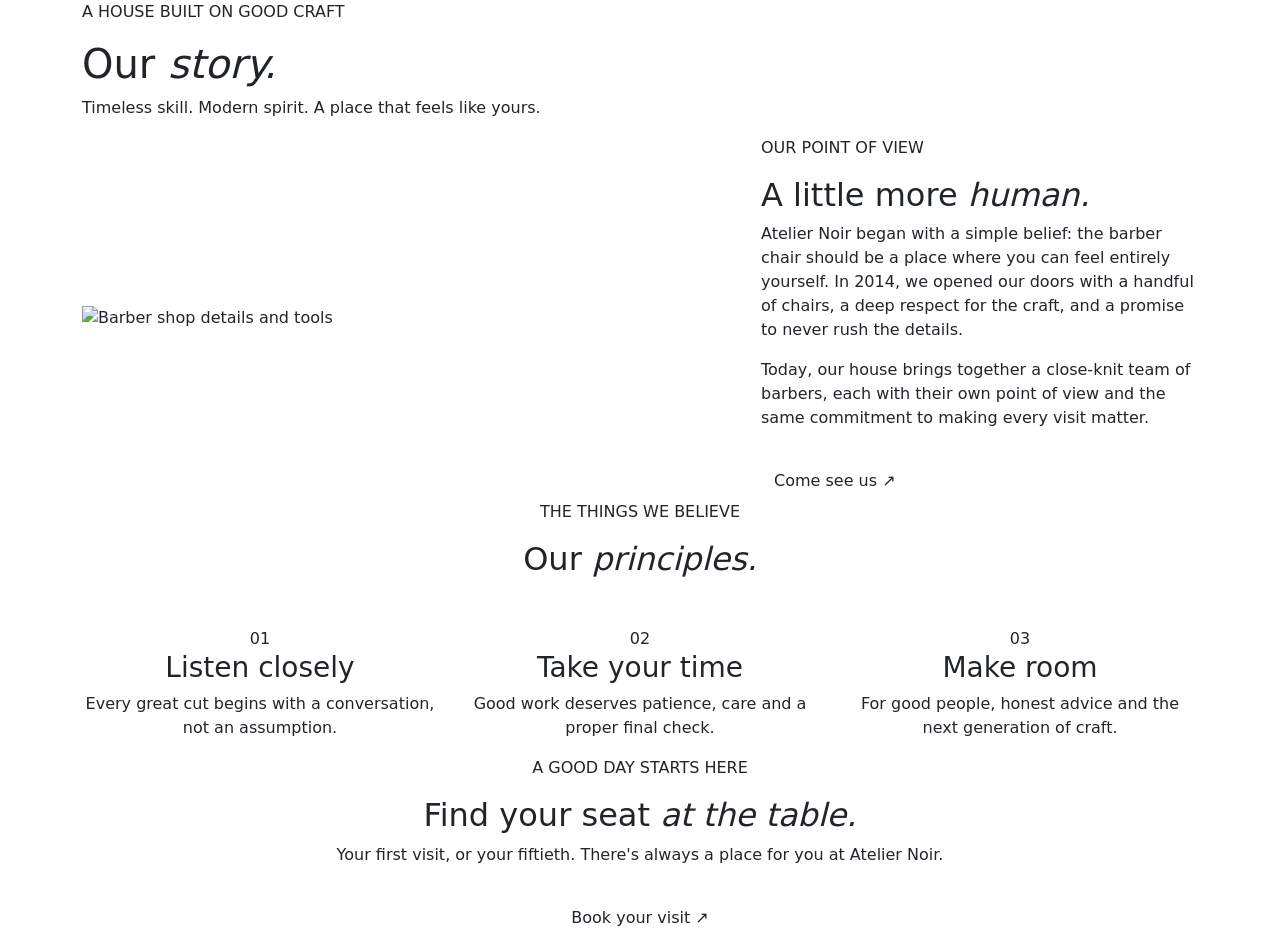
==== about.html @ aff69be7 "Add files via upload" ====
<!doctype html>
<html lang="en"><head><meta charset="utf-8"><meta name="viewport" content="width=device-width, initial-scale=1"><meta name="description" content="Meet the people and philosophy behind Atelier Noir, a modern barber house grounded in timeless craft."><title>Our Story — Atelier Noir</title><link rel="icon" type="image/svg+xml" href="assets/icons/favicon.svg"><link rel="preconnect" href="https://fonts.googleapis.com"><link rel="preconnect" href="https://fonts.gstatic.com" crossorigin><link href="https://fonts.googleapis.com/css2?family=DM+Sans:wght@400;500;600;700&family=Playfair+Display:wght@400;500;600;700&display=swap" rel="stylesheet"><link href="https://cdn.jsdelivr.net/npm/bootstrap@5.3.3/dist/css/bootstrap.min.css" rel="stylesheet"><link href="https://cdn.jsdelivr.net/npm/bootstrap-icons@1.11.3/font/bootstrap-icons.min.css" rel="stylesheet"><link href="css/style.css" rel="stylesheet"><link href="css/responsive.css" rel="stylesheet"><link href="css/animations.css" rel="stylesheet"></head>
<body data-page="about"><div id="site-header"></div><main>
  <section class="page-hero" style="--page-image:url('https://images.unsplash.com/photo-1503951914875-452162b0f3f1?auto=format&fit=crop&w=1800&q=85')"><div class="container"><p class="eyebrow">A HOUSE BUILT ON GOOD CRAFT</p><h1>Our <em>story.</em></h1><p>Timeless skill. Modern spirit. A place that feels like yours.</p></div></section>
  <section class="section-pad"><div class="container"><div class="row align-items-center g-5"><div class="col-lg-6"><div class="image-frame"><img src="https://images.unsplash.com/photo-1527799820374-dcf8d9d4a388?auto=format&fit=crop&w=1100&q=85" alt="Barber shop details and tools"></div></div><div class="col-lg-5 offset-lg-1"><p class="eyebrow">OUR POINT OF VIEW</p><h2 class="section-title">A little more <em>human.</em></h2><p class="body-copy">Atelier Noir began with a simple belief: the barber chair should be a place where you can feel entirely yourself. In 2014, we opened our doors with a handful of chairs, a deep respect for the craft, and a promise to never rush the details.</p><p class="body-copy">Today, our house brings together a close-knit team of barbers, each with their own point of view and the same commitment to making every visit matter.</p><a href="booking.html" class="btn btn-gold mt-3">Come see us <span>↗</span></a></div></div></div></section>
  <section class="dark-section section-pad"><div class="container text-center"><p class="eyebrow">THE THINGS WE BELIEVE</p><h2 class="section-title">Our <em>principles.</em></h2><div class="row g-4 mt-4"><div class="col-md-4"><div class="principle-card"><span>01</span><h3>Listen closely</h3><p>Every great cut begins with a conversation, not an assumption.</p></div></div><div class="col-md-4"><div class="principle-card"><span>02</span><h3>Take your time</h3><p>Good work deserves patience, care and a proper final check.</p></div></div><div class="col-md-4"><div class="principle-card"><span>03</span><h3>Make room</h3><p>For good people, honest advice and the next generation of craft.</p></div></div></div></div></section>
  <section class="section-pad"><div class="container text-center"><p class="eyebrow">A GOOD DAY STARTS HERE</p><h2 class="section-title">Find your seat <em>at the table.</em></h2><p class="body-copy mx-auto">Your first visit, or your fiftieth. There's always a place for you at Atelier Noir.</p><a href="booking.html" class="btn btn-gold mt-3">Book your visit <span>↗</span></a></div></section>
</main><div id="site-footer"></div><script src="js/main.js"></script></body></html>
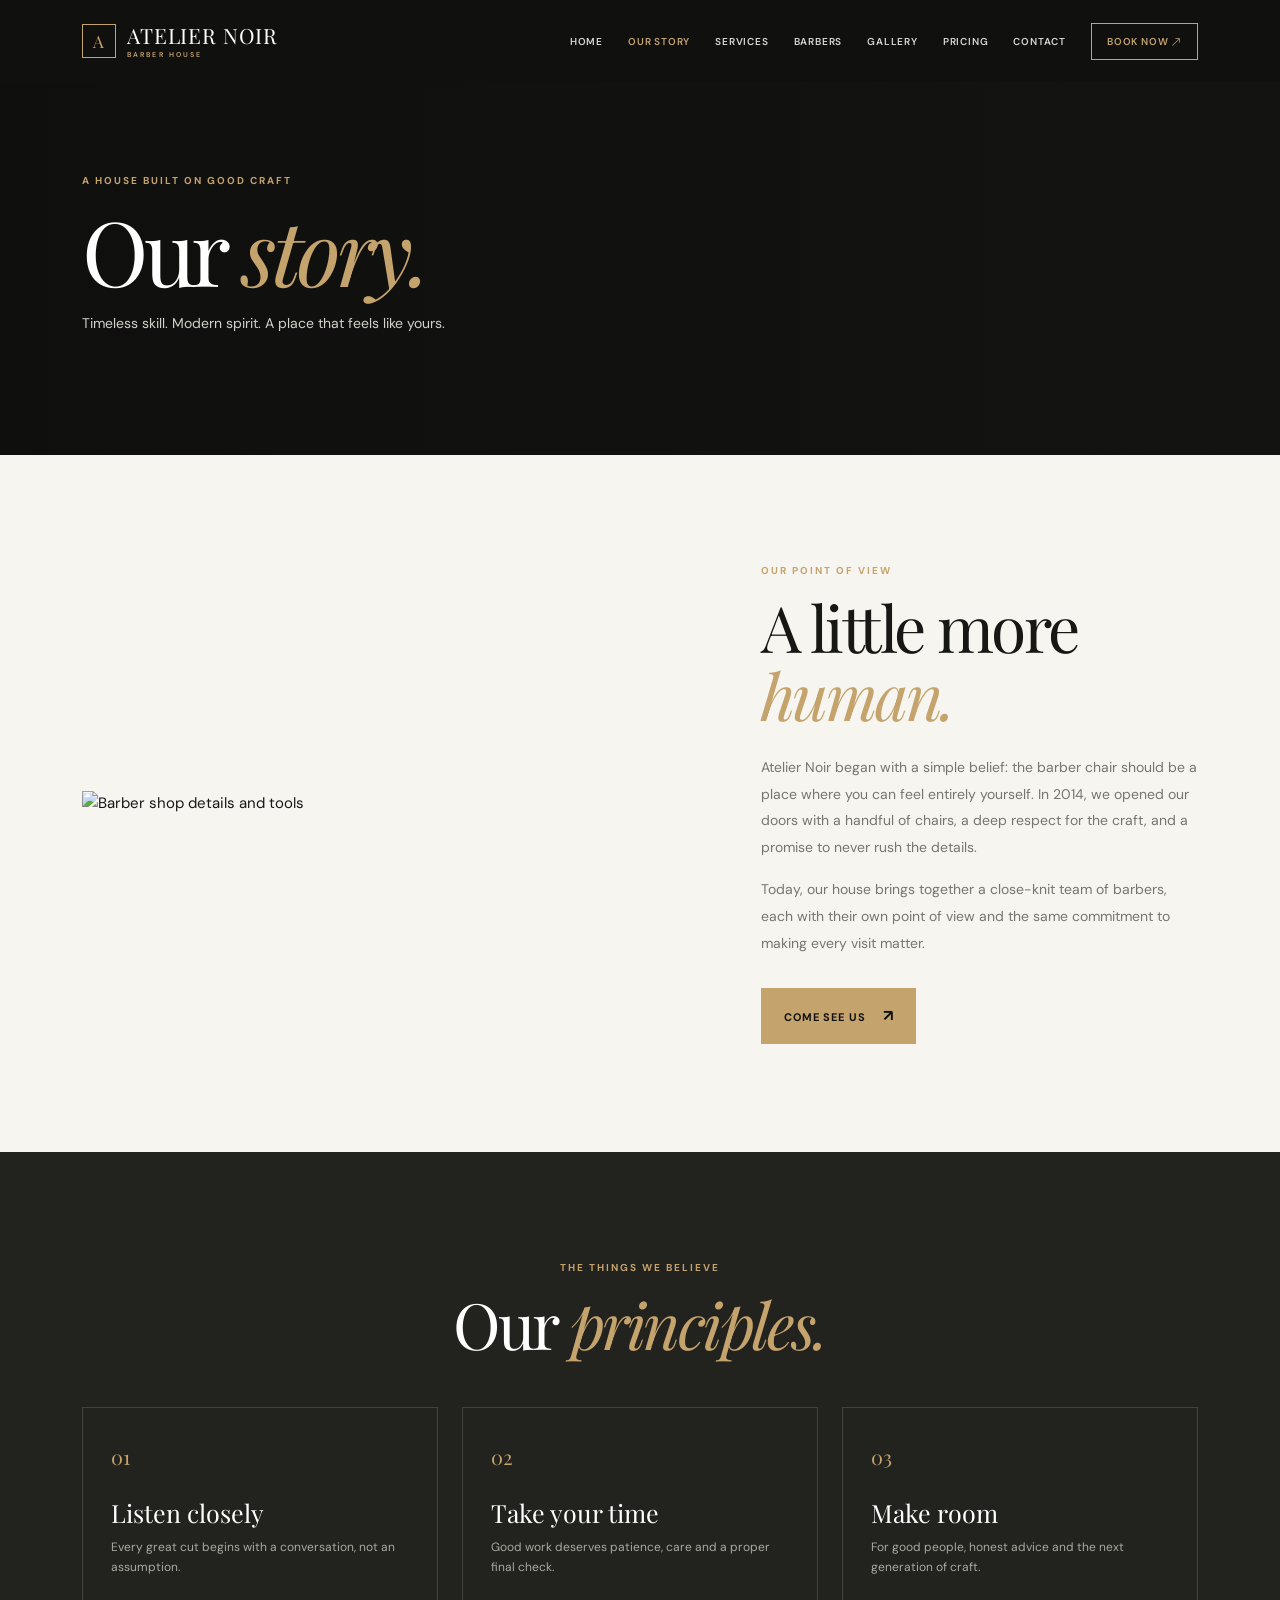
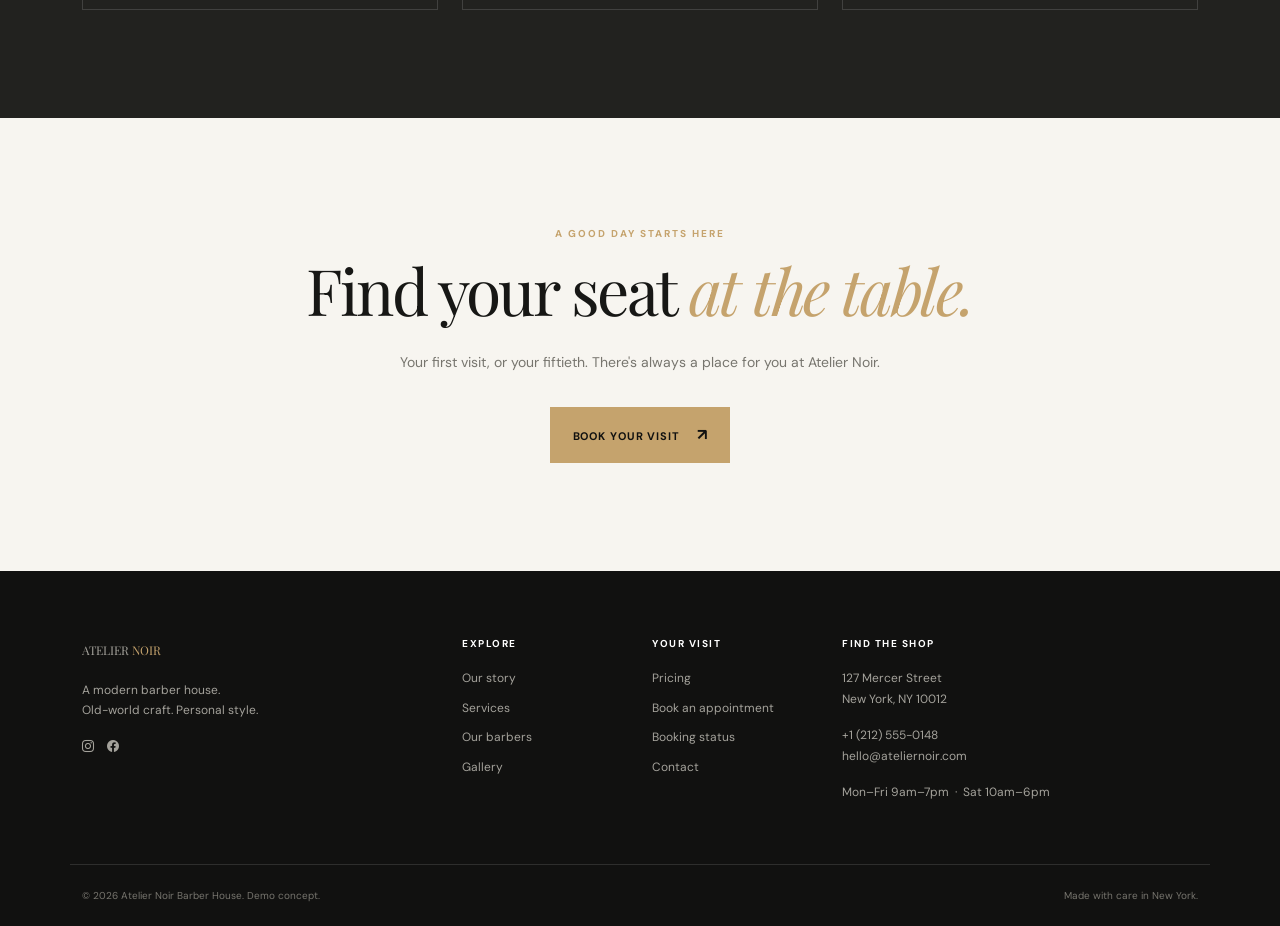
==== commit 601b5bc3: "Update about.html" ====
--- a/about.html
+++ b/about.html
@@ -1,8 +1,8 @@
 <!doctype html>
-<html lang="en"><head><meta charset="utf-8"><meta name="viewport" content="width=device-width, initial-scale=1"><meta name="description" content="Meet the people and philosophy behind Atelier Noir, a modern barber house grounded in timeless craft."><title>Our Story — Atelier Noir</title><link rel="icon" type="image/svg+xml" href="assets/icons/favicon.svg"><link rel="preconnect" href="https://fonts.googleapis.com"><link rel="preconnect" href="https://fonts.gstatic.com" crossorigin><link href="https://fonts.googleapis.com/css2?family=DM+Sans:wght@400;500;600;700&family=Playfair+Display:wght@400;500;600;700&display=swap" rel="stylesheet"><link href="https://cdn.jsdelivr.net/npm/bootstrap@5.3.3/dist/css/bootstrap.min.css" rel="stylesheet"><link href="https://cdn.jsdelivr.net/npm/bootstrap-icons@1.11.3/font/bootstrap-icons.min.css" rel="stylesheet"><link href="css/style.css" rel="stylesheet"><link href="css/responsive.css" rel="stylesheet"><link href="css/animations.css" rel="stylesheet"></head>
+<html lang="en"><head><meta charset="utf-8"><meta name="viewport" content="width=device-width, initial-scale=1"><meta name="description" content="Meet the people and philosophy behind Atelier Noir, a modern barber house grounded in timeless craft."><title>Our Story — Atelier Noir</title><link rel="icon" type="image/svg+xml" href="assets/icons/favicon.svg"><link rel="preconnect" href="https://fonts.googleapis.com"><link rel="preconnect" href="https://fonts.gstatic.com" crossorigin><link href="https://fonts.googleapis.com/css2?family=DM+Sans:wght@400;500;600;700&family=Playfair+Display:wght@400;500;600;700&display=swap" rel="stylesheet"><link href="https://cdn.jsdelivr.net/npm/bootstrap@5.3.3/dist/css/bootstrap.min.css" rel="stylesheet"><link href="https://cdn.jsdelivr.net/npm/bootstrap-icons@1.11.3/font/bootstrap-icons.min.css" rel="stylesheet"><link href="./style.css" rel="stylesheet"><link href="./responsive.css" rel="stylesheet"><link href="./animations.css" rel="stylesheet"></head>
 <body data-page="about"><div id="site-header"></div><main>
   <section class="page-hero" style="--page-image:url('https://images.unsplash.com/photo-1503951914875-452162b0f3f1?auto=format&fit=crop&w=1800&q=85')"><div class="container"><p class="eyebrow">A HOUSE BUILT ON GOOD CRAFT</p><h1>Our <em>story.</em></h1><p>Timeless skill. Modern spirit. A place that feels like yours.</p></div></section>
   <section class="section-pad"><div class="container"><div class="row align-items-center g-5"><div class="col-lg-6"><div class="image-frame"><img src="https://images.unsplash.com/photo-1527799820374-dcf8d9d4a388?auto=format&fit=crop&w=1100&q=85" alt="Barber shop details and tools"></div></div><div class="col-lg-5 offset-lg-1"><p class="eyebrow">OUR POINT OF VIEW</p><h2 class="section-title">A little more <em>human.</em></h2><p class="body-copy">Atelier Noir began with a simple belief: the barber chair should be a place where you can feel entirely yourself. In 2014, we opened our doors with a handful of chairs, a deep respect for the craft, and a promise to never rush the details.</p><p class="body-copy">Today, our house brings together a close-knit team of barbers, each with their own point of view and the same commitment to making every visit matter.</p><a href="booking.html" class="btn btn-gold mt-3">Come see us <span>↗</span></a></div></div></div></section>
   <section class="dark-section section-pad"><div class="container text-center"><p class="eyebrow">THE THINGS WE BELIEVE</p><h2 class="section-title">Our <em>principles.</em></h2><div class="row g-4 mt-4"><div class="col-md-4"><div class="principle-card"><span>01</span><h3>Listen closely</h3><p>Every great cut begins with a conversation, not an assumption.</p></div></div><div class="col-md-4"><div class="principle-card"><span>02</span><h3>Take your time</h3><p>Good work deserves patience, care and a proper final check.</p></div></div><div class="col-md-4"><div class="principle-card"><span>03</span><h3>Make room</h3><p>For good people, honest advice and the next generation of craft.</p></div></div></div></div></section>
   <section class="section-pad"><div class="container text-center"><p class="eyebrow">A GOOD DAY STARTS HERE</p><h2 class="section-title">Find your seat <em>at the table.</em></h2><p class="body-copy mx-auto">Your first visit, or your fiftieth. There's always a place for you at Atelier Noir.</p><a href="booking.html" class="btn btn-gold mt-3">Book your visit <span>↗</span></a></div></section>
-</main><div id="site-footer"></div><script src="js/main.js"></script></body></html>
+</main><div id="site-footer"></div><script src="./main.js"></script></body></html>
--- a/style.css
+++ b/style.css
@@ -0,0 +1,349 @@
+:root {
+  --ink: #171715;
+  --charcoal: #22221f;
+  --black: #111110;
+  --paper: #f7f5f0;
+  --white: #fff;
+  --gold: #c5a36d;
+  --gold-light: #ddc597;
+  --muted: #89877f;
+  --line: rgba(31, 30, 27, .15);
+  --serif: "Playfair Display", Georgia, serif;
+  --sans: "DM Sans", Arial, sans-serif;
+}
+
+* { box-sizing: border-box; }
+html { scroll-behavior: smooth; scroll-padding-top: 85px; }
+body { margin: 0; color: var(--ink); background: var(--paper); font-family: var(--sans); font-size: 15px; line-height: 1.7; }
+body.nav-open { overflow: hidden; }
+img { display: block; max-width: 100%; }
+a { color: inherit; text-decoration: none; }
+a:hover { color: var(--gold); }
+button, input, textarea { font: inherit; }
+.serif, .section-title, .display-title, .page-hero h1, blockquote { font-family: var(--serif); }
+.eyebrow { color: var(--gold); font-size: 10px; font-weight: 700; letter-spacing: .2em; line-height: 1.5; margin: 0 0 15px; }
+.section-title { font-size: clamp(2.4rem, 5vw, 4.1rem); font-weight: 400; letter-spacing: -.04em; line-height: 1.07; margin: 0 0 24px; }
+.section-title em, .page-hero h1 em, .display-title em, .offer-band h2 em { color: var(--gold); font-weight: 400; }
+.body-copy { color: #77756e; font-size: 14px; line-height: 1.9; max-width: 520px; }
+.section-pad { padding: 108px 0; }
+.dark-section { color: var(--white); background: var(--charcoal); }
+.dark-section .body-copy { color: #aaa9a1; }
+.section-heading { max-width: 680px; margin: 0 auto; }
+.section-heading .section-title { margin-bottom: 18px; }
+.btn { border-radius: 0; font-size: 11px; font-weight: 700; letter-spacing: .08em; padding: 15px 22px; text-transform: uppercase; transition: background .25s ease, color .25s ease, transform .25s ease, border-color .25s ease; }
+.btn:hover { transform: translateY(-2px); }
+.btn span { display: inline-block; font-size: 16px; margin-left: 13px; transition: transform .25s; }
+.btn:hover span { transform: translate(3px, -2px); }
+.btn-gold { color: var(--black); background: var(--gold); border: 1px solid var(--gold); }
+.btn-gold:hover, .btn-gold:focus { color: var(--black); background: var(--gold-light); border-color: var(--gold-light); }
+.btn-outline-light { border-color: rgba(255,255,255,.55); color: #fff; }
+.btn-outline-light:hover { color: var(--black); background: #fff; border-color: #fff; }
+.btn-outline-dark { border-color: var(--ink); color: var(--ink); }
+.btn-outline-dark:hover { color: #fff; background: var(--ink); }
+.text-link { align-items: center; border-bottom: 1px solid var(--gold); color: inherit; display: inline-flex; font-size: 11px; font-weight: 700; gap: 18px; letter-spacing: .1em; padding: 0 0 7px; text-transform: uppercase; }
+.text-link span { color: var(--gold); font-size: 17px; }
+.text-link:hover { color: var(--gold); }
+
+/* Shared navigation and footer */
+.site-nav { background: rgba(17,17,16,.96); left: 0; position: fixed; right: 0; top: 0; z-index: 20; }
+.site-nav .container { align-items: center; display: flex; min-height: 82px; }
+.brand-mark { align-items: center; color: #fff; display: inline-flex; font-family: var(--serif); font-size: 21px; gap: 11px; letter-spacing: .04em; line-height: 1; }
+.brand-icon { align-items: center; border: 1px solid var(--gold); color: var(--gold); display: inline-flex; font-family: var(--serif); font-size: 17px; height: 34px; justify-content: center; width: 34px; }
+.brand-mark small { color: var(--gold); display: block; font-family: var(--sans); font-size: 7px; font-weight: 600; letter-spacing: .3em; margin-top: 5px; }
+.nav-list { align-items: center; display: flex; gap: 25px; list-style: none; margin: 0 0 0 auto; padding: 0; }
+.nav-list a { color: #d7d6d1; font-size: 10px; font-weight: 600; letter-spacing: .08em; text-transform: uppercase; transition: color .2s; }
+.nav-list a:hover, .nav-list a[aria-current="page"] { color: var(--gold); }
+.nav-list .nav-book { border: 1px solid var(--gold); color: var(--gold); padding: 11px 15px; }
+.nav-toggle { background: none; border: 0; color: #fff; display: none; font-size: 24px; margin-left: auto; }
+.site-footer { background: #111110; color: #c7c5be; padding: 67px 0 22px; }
+.footer-top { border-bottom: 1px solid rgba(255,255,255,.12); padding-bottom: 46px; }
+.footer-brand { color: #fff; font-family: var(--serif); font-size: 27px; }
+.footer-brand span { color: var(--gold); }
+.site-footer p, .site-footer a { color: #a4a29b; font-size: 12px; }
+.site-footer a:hover { color: var(--gold); }
+.footer-heading { color: #fff; font-size: 10px; font-weight: 700; letter-spacing: .15em; margin-bottom: 18px; text-transform: uppercase; }
+.footer-links { display: grid; gap: 9px; }
+.footer-bottom { color: #77756e; display: flex; font-size: 10px; justify-content: space-between; padding-top: 22px; }
+.footer-social { display: flex; gap: 13px; }
+
+/* Home */
+.hero-home { align-items: center; background: #121211 url("https://images.unsplash.com/photo-1599351431202-1e0f0137899a?auto=format&fit=crop&w=2200&q=90") center 43%/cover no-repeat; color: white; display: flex; min-height: 770px; overflow: hidden; position: relative; }
+.hero-shade { background: linear-gradient(90deg, rgba(12,12,11,.91), rgba(15,15,14,.62) 49%, rgba(12,12,11,.10)), linear-gradient(0deg, rgba(10,10,9,.48), transparent 40%); inset: 0; position: absolute; }
+.hero-content { padding-bottom: 54px; padding-top: 115px; position: relative; z-index: 1; }
+.display-title { font-size: clamp(4.5rem, 10.3vw, 8.6rem); font-weight: 400; letter-spacing: -.065em; line-height: .96; margin: 0 0 27px; }
+.hero-copy { color: #d6d4cd; font-size: 15px; line-height: 1.85; margin-bottom: 31px; }
+.hero-note { bottom: 40px; color: rgba(255,255,255,.7); font-size: 9px; font-weight: 700; letter-spacing: .16em; position: absolute; right: 6%; }
+.hero-note span { color: var(--gold); padding: 0 8px; }
+.scroll-cue { bottom: 39px; color: rgba(255,255,255,.7); font-size: 8px; font-weight: 700; left: 6%; letter-spacing: .16em; position: absolute; }
+.scroll-cue span { color: var(--gold); font-size: 17px; margin-left: 12px; }
+.welcome-image { height: 490px; }
+.image-frame { overflow: hidden; position: relative; }
+.image-frame img { height: 100%; object-fit: cover; transition: transform .7s ease; width: 100%; }
+.image-frame:hover img { transform: scale(1.035); }
+.image-caption { color: var(--muted); display: block; font-size: 8px; letter-spacing: .16em; margin-top: 15px; }
+.stat-line { align-items: center; border-top: 1px solid var(--line); display: flex; gap: 14px; margin-top: 35px; padding-top: 22px; }
+.stat-line strong { font-family: var(--serif); font-size: 34px; font-weight: 400; }
+.stat-line strong span { color: var(--gold); font-size: 18px; }
+.stat-line > span { color: var(--muted); font-size: 8px; letter-spacing: .12em; line-height: 1.5; margin-right: 22px; }
+.service-card { background: #2a2a27; height: 100%; transition: transform .3s ease, background .3s ease; }
+.service-card:hover { background: #30302c; transform: translateY(-5px); }
+.service-image { height: 220px; overflow: hidden; }
+.service-image img { height: 100%; object-fit: cover; transition: transform .55s; width: 100%; }
+.service-card:hover .service-image img { transform: scale(1.05); }
+.service-info { padding: 23px 24px 25px; }
+.service-info h3, .barber-info h3 { font-family: var(--serif); font-size: 23px; font-weight: 400; }
+.service-info p { color: #aaa9a1; font-size: 12px; min-height: 54px; }
+.service-meta { align-items: center; border-top: 1px solid rgba(255,255,255,.12); color: #b7b5ad; display: flex; font-size: 10px; justify-content: space-between; padding-top: 14px; }
+.service-meta strong { color: var(--gold); font-size: 15px; }
+.service-info .text-link { color: #fff; margin-top: 17px; }
+.barber-card { background: #fff; height: 100%; }
+.barber-image { height: 360px; overflow: hidden; }
+.barber-image img { filter: saturate(.72); height: 100%; object-fit: cover; object-position: center 20%; transition: transform .6s, filter .4s; width: 100%; }
+.barber-card:hover .barber-image img { filter: saturate(1); transform: scale(1.04); }
+.barber-info { padding: 21px 23px 24px; }
+.barber-info h3 { margin-bottom: 4px; }
+.barber-info .specialty { color: #85837b; font-size: 10px; letter-spacing: .07em; text-transform: uppercase; }
+.barber-info p { color: #77756e; font-size: 12px; min-height: 58px; }
+.barber-info .text-link { font-size: 9px; }
+.why-section { background: #eeece6; }
+.feature-list { border-bottom: 1px solid var(--line); display: flex; gap: 25px; padding: 25px 0; }
+.feature-number { color: var(--gold); font-family: var(--serif); font-size: 18px; }
+.feature-list h3 { font-family: var(--serif); font-size: 22px; font-weight: 400; margin: 0 0 7px; }
+.feature-list p { color: #77756e; font-size: 12px; margin: 0; }
+.quote-section { background: #e7e4dc; }
+.stars { color: var(--gold); font-size: 17px; letter-spacing: .17em; margin: 20px 0; }
+blockquote { font-size: clamp(1.8rem, 3.2vw, 2.8rem); line-height: 1.45; margin: 0 auto 24px; max-width: 850px; }
+.quote-credit { color: var(--muted); font-size: 9px; font-weight: 700; letter-spacing: .14em; }
+.gallery-tile { display: block; height: 235px; overflow: hidden; }
+.gallery-tile img { height: 100%; object-fit: cover; transition: transform .55s, filter .4s; width: 100%; }
+.gallery-tile:hover img { filter: brightness(.83); transform: scale(1.06); }
+.offer-band { background: var(--gold); padding: 45px 0; }
+.offer-band .eyebrow { color: #383024; }
+.offer-band h2 { font-family: var(--serif); font-size: clamp(1.8rem, 3vw, 2.8rem); font-weight: 400; margin-bottom: 7px; }
+.offer-band h2 em { color: #fff; }
+.offer-band p:not(.eyebrow) { color: #574932; font-size: 12px; }
+.hours-card { border: 1px solid var(--line); padding: 34px; }
+.hours-card h3 { font-family: var(--serif); font-size: 26px; font-weight: 400; margin-bottom: 25px; }
+.hours-card > div:not(.hours-contact) { border-bottom: 1px solid var(--line); display: flex; font-size: 12px; justify-content: space-between; padding: 13px 0; }
+.hours-card b { font-weight: 600; }
+.gold-text { color: #a98955; }
+.hours-contact { display: flex; flex-wrap: wrap; font-size: 11px; gap: 9px 22px; justify-content: space-between; padding-top: 23px; }
+.hours-contact a { color: #a98955; }
+
+/* Inner page masthead and shared components */
+.page-hero { align-items: center; background-color: #161615; background-image: linear-gradient(90deg, rgba(14,14,13,.87), rgba(14,14,13,.34)), var(--page-image); background-position: center, center 45%; background-repeat: no-repeat; background-size: cover; color: #fff; display: flex; min-height: 455px; padding: 125px 0 55px; }
+.page-hero h1 { font-size: clamp(3.5rem, 7vw, 6rem); font-weight: 400; letter-spacing: -.05em; line-height: 1.05; margin: 0 0 15px; }
+.page-hero p:not(.eyebrow) { color: #d3d1ca; font-size: 14px; }
+.compact-hero { min-height: 370px; }
+.principle-card { border: 1px solid rgba(255,255,255,.14); height: 100%; padding: 32px 28px; text-align: left; }
+.principle-card > span { color: var(--gold); font-family: var(--serif); font-size: 20px; }
+.principle-card h3 { font-family: var(--serif); font-size: 25px; font-weight: 400; margin: 24px 0 9px; }
+.principle-card p { color: #aaa9a1; font-size: 12px; margin: 0; }
+.team-preview { background: var(--paper); }
+.gallery-controls { display: flex; flex-wrap: wrap; gap: 10px; justify-content: center; }
+.filter-btn { background: transparent; border: 1px solid var(--line); color: #5d5b55; cursor: pointer; font-size: 10px; letter-spacing: .08em; padding: 10px 18px; text-transform: uppercase; }
+.filter-btn.active, .filter-btn:hover { background: var(--ink); border-color: var(--ink); color: white; }
+.gallery-grid { display: grid; gap: 16px; grid-auto-rows: 240px; grid-template-columns: repeat(3, 1fr); }
+.gallery-item { background: #222; border: 0; cursor: zoom-in; min-height: 0; overflow: hidden; padding: 0; position: relative; text-align: left; }
+.gallery-item.tall { grid-row: span 2; }
+.gallery-item img { height: 100%; object-fit: cover; transition: transform .55s, opacity .4s; width: 100%; }
+.gallery-item::after { background: linear-gradient(0deg, rgba(0,0,0,.68), transparent 50%); content: ""; inset: 0; position: absolute; }
+.gallery-item span { bottom: 18px; color: #fff; font-size: 9px; font-weight: 700; letter-spacing: .14em; left: 19px; position: absolute; z-index: 1; }
+.gallery-item:hover img { opacity: .8; transform: scale(1.045); }
+.gallery-item.filtered-out { display: none; }
+.lightbox { align-items: center; background: rgba(7,7,7,.94); display: none; inset: 0; justify-content: center; padding: 40px; position: fixed; z-index: 100; }
+.lightbox.open { display: flex; }
+.lightbox img { max-height: 90vh; max-width: min(1050px, 92vw); object-fit: contain; }
+.lightbox-close { background: none; border: 0; color: #fff; font-size: 42px; position: absolute; right: 28px; top: 12px; }
+.transformation-section { background: #eeece6; }
+.comparison-card { background: #fff; padding: 12px; }
+.comparison-image { height: 360px; overflow: hidden; position: relative; }
+.comparison-image img { height: 100%; object-fit: cover; width: 100%; }
+.comparison-after { inset: 0; position: absolute; }
+.comparison-before { clip-path: inset(0 calc(100% - var(--split)) 0 0); inset: 0; position: absolute; }
+.comparison-label { background: rgba(17,17,16,.78); bottom: 12px; color: white; font-size: 8px; font-weight: 700; letter-spacing: .13em; padding: 6px 9px; position: absolute; }
+.before-label { left: 12px; }
+.after-label { right: 12px; }
+.comparison-slider { appearance: none; background: #e5e1d8; cursor: ew-resize; height: 3px; margin: 20px 0 8px; width: 100%; }
+.comparison-slider::-webkit-slider-thumb { appearance: none; background: var(--gold); border: 2px solid white; border-radius: 50%; box-shadow: 0 0 0 1px var(--gold); height: 17px; width: 17px; }
+.comparison-slider::-moz-range-thumb { background: var(--gold); border: 2px solid white; border-radius: 50%; box-shadow: 0 0 0 1px var(--gold); height: 17px; width: 17px; }
+.pricing-list { margin: 0 auto; max-width: 850px; }
+.pricing-row { align-items: center; border-bottom: 1px solid var(--line); display: grid; gap: 20px; grid-template-columns: 1fr auto 90px auto; padding: 20px 0; }
+.pricing-row:first-child { border-top: 1px solid var(--line); }
+.pricing-row h3 { font-family: var(--serif); font-size: 21px; font-weight: 400; margin: 0 0 4px; }
+.pricing-row p { color: #85837b; font-size: 11px; margin: 0; }
+.pricing-row .duration { color: #77756e; font-size: 10px; }
+.pricing-row .price { color: #a98955; font-family: var(--serif); font-size: 22px; text-align: right; }
+.pricing-book { border-bottom: 1px solid var(--gold); color: var(--ink); font-size: 9px; font-weight: 700; letter-spacing: .1em; padding-bottom: 5px; text-transform: uppercase; white-space: nowrap; }
+.pricing-book i { color: var(--gold); margin-left: 4px; }
+
+/* Forms and booking */
+.form-label { color: #4c4a44; font-size: 10px; font-weight: 700; letter-spacing: .08em; margin-bottom: 8px; text-transform: uppercase; }
+.optional { color: #aaa79f; font-size: 9px; font-weight: 400; }
+.form-control { background: #fff; border: 1px solid #dedbd3; border-radius: 0; color: var(--ink); font-size: 13px; min-height: 47px; padding: 12px 14px; }
+.form-control:focus { background: #fff; border-color: var(--gold); box-shadow: 0 0 0 .18rem rgba(197,163,109,.16); color: var(--ink); }
+textarea.form-control { min-height: 115px; resize: vertical; }
+.form-alert { background: #f5e8e3; border-left: 3px solid #b1543e; color: #713e31; font-size: 12px; margin: 0 0 20px; padding: 13px 15px; }
+.form-alert.success { background: #e7efe4; border-color: #628057; color: #385135; }
+.booking-area { background: #eeece6; }
+.booking-shell { background: #fbfaf7; padding: 40px 46px; }
+.booking-progress { margin-bottom: 42px; }
+.progress-label { display: flex; justify-content: space-between; margin-bottom: 12px; }
+.progress-label span:first-child { color: var(--gold); font-size: 9px; font-weight: 700; letter-spacing: .14em; }
+.progress-label span:last-child { color: #77756e; font-size: 10px; }
+.progress-track { background: #e6e3db; height: 2px; }
+.progress-track span { background: var(--gold); display: block; height: 100%; transition: width .3s; width: 20%; }
+.booking-step { display: none; min-height: 330px; }
+.booking-step.active { display: block; }
+.booking-step h2 { font-family: var(--serif); font-size: 34px; font-weight: 400; margin: 0 0 8px; }
+.booking-step .body-copy { font-size: 12px; margin-bottom: 27px; }
+.select-grid { display: grid; gap: 12px; grid-template-columns: repeat(2, 1fr); }
+.select-card { background: #fff; border: 1px solid #e4e1d9; color: var(--ink); cursor: pointer; padding: 17px; text-align: left; transition: border-color .2s, background .2s; }
+.select-card:hover, .select-card.selected { background: #f5f0e5; border-color: var(--gold); }
+.select-card h3 { font-family: var(--serif); font-size: 19px; font-weight: 400; margin: 0 0 5px; }
+.select-card p { color: #85837b; font-size: 10px; line-height: 1.6; margin: 0; }
+.select-card .select-price { color: #a98955; font-size: 12px; font-weight: 700; margin-top: 9px; }
+.barber-select-grid .select-card { align-items: center; display: flex; gap: 13px; }
+.barber-select-grid img { height: 58px; object-fit: cover; width: 51px; }
+.barber-select-grid .select-card p { margin: 0; }
+.date-input { max-width: 300px; }
+.small-muted { color: #8a887f; font-size: 10px; }
+.small-muted.is-loading::after { animation: loading-spin .8s linear infinite; border: 1px solid #d6d3ca; border-top-color: var(--gold); border-radius: 50%; content: ""; display: inline-block; height: 11px; margin-left: 8px; vertical-align: -2px; width: 11px; }
+@keyframes loading-spin { to { transform: rotate(360deg); } }
+.time-slots { display: flex; flex-wrap: wrap; gap: 9px; }
+.time-slot { background: #fff; border: 1px solid #dedbd3; color: var(--ink); cursor: pointer; font-size: 11px; min-width: 77px; padding: 10px 12px; }
+.time-slot:hover, .time-slot.selected { background: var(--ink); border-color: var(--ink); color: #fff; }
+.booking-actions { border-top: 1px solid var(--line); display: flex; margin-top: 28px; padding-top: 22px; }
+.booking-actions .btn { padding: 12px 17px; }
+.booking-actions .btn:disabled { cursor: not-allowed; opacity: .58; transform: none; }
+.booking-summary { background: #f1efe9; padding: 20px; }
+.summary-row { border-bottom: 1px solid var(--line); display: flex; font-size: 12px; justify-content: space-between; padding: 10px 0; }
+.summary-row:last-child { border: 0; }
+.summary-row span { color: #77756e; }
+.confirmation-mark { align-items: center; background: var(--gold); border-radius: 50%; color: #171715; display: flex; font-size: 29px; height: 58px; justify-content: center; margin-bottom: 25px; width: 58px; }
+.booking-success { animation: booking-success-in .55s cubic-bezier(.2,.8,.2,1) both; }
+.booking-success .confirmation-mark { animation: confirmation-pop .65s .12s cubic-bezier(.2,.8,.2,1) both; }
+.booking-success-details { margin-top: 20px; }
+.booking-start-over { background: transparent; border-left: 0; border-right: 0; border-top: 0; cursor: pointer; }
+.booking-button-spinner { animation: loading-spin .8s linear infinite; border: 2px solid rgba(23,23,21,.25); border-top-color: var(--ink); border-radius: 50%; display: inline-block; height: 13px; margin-right: 7px; vertical-align: -2px; width: 13px; }
+.booking-toast { background: var(--ink); border-left: 3px solid var(--gold); bottom: 24px; box-shadow: 0 12px 35px rgba(0,0,0,.2); color: white; font-size: 12px; max-width: min(420px, calc(100vw - 32px)); opacity: 0; padding: 14px 18px; pointer-events: none; position: fixed; right: 24px; transform: translateY(12px); transition: opacity .25s, transform .25s; z-index: 1200; }
+.booking-toast.visible { opacity: 1; transform: translateY(0); }
+.booking-toast.success { border-left-color: #80a879; }
+@keyframes booking-success-in { from { opacity: 0; transform: translateY(14px); } to { opacity: 1; transform: translateY(0); } }
+@keyframes confirmation-pop { 0% { opacity: 0; transform: scale(.65); } 75% { transform: scale(1.08); } 100% { opacity: 1; transform: scale(1); } }
+.reference-box { background: #f1efe9; display: grid; gap: 5px; margin-top: 25px; padding: 18px; }
+.reference-box span { color: #77756e; font-size: 9px; font-weight: 700; letter-spacing: .13em; }
+.reference-box strong { font-family: var(--serif); font-size: 25px; letter-spacing: .1em; }
+.booking-aside { border-left: 1px solid var(--line); padding: 20px 0 20px 28px; }
+.booking-aside h3 { font-family: var(--serif); font-size: 25px; font-weight: 400; line-height: 1.3; }
+.booking-aside p { color: #77756e; font-size: 11px; }
+.booking-aside a { color: #987743; font-size: 11px; }
+.aside-line { border-top: 1px solid var(--line); margin: 25px 0; }
+.status-card { background: #fbfaf7; margin: 0 auto; max-width: 610px; padding: 42px; }
+.status-card h2 { font-family: var(--serif); font-size: 36px; font-weight: 400; margin-bottom: 24px; }
+.status-result { background: #f1efe9; margin-top: 25px; padding: 21px; }
+.status-result h3 { font-family: var(--serif); font-size: 22px; font-weight: 400; }
+.status-result .summary-row { font-size: 11px; }
+.status-badge { background: #e4eddf; color: #476342; display: inline-block; font-size: 9px; font-weight: 700; letter-spacing: .1em; padding: 5px 8px; text-transform: uppercase; }
+.cancel-form { border-top: 1px solid var(--line); margin-top: 25px; padding-top: 20px; }
+.cancel-form h3 { font-family: var(--serif); font-size: 22px; font-weight: 400; }
+
+/* Contact */
+.contact-details { display: grid; gap: 22px; grid-template-columns: 1fr 1fr; margin-top: 34px; }
+.contact-details > div { border-top: 1px solid var(--line); padding-top: 12px; }
+.contact-details span { color: var(--muted); display: block; font-size: 8px; font-weight: 700; letter-spacing: .16em; margin-bottom: 6px; }
+.contact-details a, .contact-details p { color: var(--ink); font-size: 12px; margin: 0; }
+.social-links { display: flex; gap: 9px; margin-top: 27px; }
+.social-links a { align-items: center; border: 1px solid var(--line); display: inline-flex; font-size: 9px; height: 34px; justify-content: center; width: 34px; }
+.contact-form-card { background: #fbfaf7; padding: 38px; }
+.contact-form-card h3 { font-family: var(--serif); font-size: 29px; font-weight: 400; }
+.contact-form-card .body-copy { font-size: 12px; margin-bottom: 24px; }
+.map-section { min-height: 440px; position: relative; }
+.map-section iframe { border: 0; filter: grayscale(1); height: 440px; width: 100%; }
+.map-card { background: #fbfaf7; left: max(calc((100vw - 1140px)/2), 5%); padding: 27px; position: absolute; top: 50%; transform: translateY(-50%); width: 300px; }
+.map-card h3 { font-family: var(--serif); font-size: 22px; font-weight: 400; margin-bottom: 0; }
+.map-card p:not(.eyebrow) { color: #77756e; font-size: 11px; }
+.map-hours { border-top: 1px solid var(--line); display: grid; font-size: 9px; gap: 8px 13px; grid-template-columns: 1fr 1fr; margin-top: 16px; padding-top: 14px; }
+.map-hours span { color: #89877f; letter-spacing: .07em; }
+.map-hours b { font-weight: 600; text-align: right; }
+.reveal { opacity: 0; transform: translateY(17px); transition: opacity .65s ease, transform .65s ease; }
+.reveal.is-visible { opacity: 1; transform: translateY(0); }
+.nav-toggle { cursor: pointer; }
+.hero-home { min-height: min(900px, 100svh); }
+.service-image { display: block; position: relative; }
+.service-image-shade { background: linear-gradient(0deg, rgba(0,0,0,.2), transparent 50%); inset: 0; position: absolute; }
+.service-category { color: var(--gold); display: block; font-size: 8px; font-weight: 700; letter-spacing: .16em; margin-bottom: 8px; text-transform: uppercase; }
+.service-includes { border-top: 1px solid rgba(255,255,255,.15); color: #b7b5ad; margin: -1px 0 0; padding: 14px 18px 17px; }
+.service-includes span { color: var(--gold); font-size: 8px; font-weight: 700; letter-spacing: .15em; }
+.service-includes p { font-size: 10px; margin: 4px 0 0; }
+.service-category-section + .service-category-section { margin-top: 90px; }
+.service-category-section .section-title { color: #fff; font-size: clamp(2.2rem,4vw,3rem); }
+.service-benefits { background: #eeece6; }
+.benefit-card { background: #fbfaf7; height: 100%; padding: 27px 24px; }
+.benefit-card > span { color: var(--gold); font-family: var(--serif); font-size: 20px; }
+.benefit-card h3, .process-step h3 { font-family: var(--serif); font-size: 21px; font-weight: 400; margin: 20px 0 8px; }
+.benefit-card p, .process-step p { color: #77756e; font-size: 11px; margin-bottom: 0; }
+.process-section { background: #f7f5f0; }
+.process-step { border-bottom: 1px solid var(--line); display: flex; gap: 23px; padding: 20px 0; }
+.process-step > span { color: var(--gold); font-family: var(--serif); font-size: 18px; padding-top: 14px; }
+.process-step h3 { margin-top: 10px; }
+.faq-section { background: #eeece6; }
+.faq-list { margin: 0 auto; max-width: 850px; }
+.faq-list details { border-bottom: 1px solid var(--line); padding: 19px 0; }
+.faq-list details:first-child { border-top: 1px solid var(--line); }
+.faq-list summary { align-items: center; cursor: pointer; display: flex; font-family: var(--serif); font-size: 19px; justify-content: space-between; list-style: none; }
+.faq-list summary::-webkit-details-marker { display: none; }
+.faq-list summary i { color: #a98955; font-size: 17px; transition: transform .2s; }
+.faq-list details[open] summary i { transform: rotate(45deg); }
+.faq-list details p { color: #77756e; font-size: 12px; margin: 13px 35px 0 0; }
+.numbers-section { background: #171715; color: #fff; padding: 55px 0; }
+.number-stat { color: var(--gold); display: block; font-family: var(--serif); font-size: clamp(2.5rem,5vw,4rem); line-height: 1.1; }
+.numbers-section .col-6 > span { color: #aaa9a1; display: block; font-size: 8px; letter-spacing: .14em; margin-top: 10px; }
+.gallery-section { background: #f1efe9; }
+.gallery-hero { min-height: 560px; }
+.gallery-controls { align-items: center; display: flex; flex-wrap: wrap; gap: 9px; justify-content: center; margin-bottom: 35px; }
+.filter-btn { border-radius: 0; transition: background .2s, color .2s, border-color .2s, transform .2s; }
+.filter-btn:focus-visible, .gallery-item:focus-visible, .lightbox button:focus-visible { outline: 2px solid var(--gold); outline-offset: 3px; }
+.filter-btn:hover { transform: translateY(-2px); }
+.gallery-grid { display: grid; gap: 14px; grid-auto-flow: dense; grid-auto-rows: 220px; grid-template-columns: repeat(4, minmax(0,1fr)); }
+.gallery-item { border: 0; cursor: zoom-in; min-width: 0; padding: 0; position: relative; }
+.gallery-item.gallery-tall { grid-row: span 2; }
+.gallery-item.gallery-wide { grid-column: span 2; }
+.gallery-item.filtered-out { display: none; }
+.lightbox { align-items: center; background: rgba(7,7,7,.96); display: none; gap: 18px; inset: 0; justify-content: center; padding: 40px; position: fixed; z-index: 100; }
+.lightbox.open { display: flex; }
+.lightbox figure { margin: 0; max-width: min(1000px, 75vw); text-align: center; }
+.lightbox img { max-height: 83vh; max-width: 100%; object-fit: contain; }
+.lightbox figcaption { color: #fff; font-size: 10px; letter-spacing: .15em; margin-top: 13px; }
+.lightbox button { align-items: center; background: rgba(255,255,255,.08); border: 1px solid rgba(255,255,255,.2); color: #fff; display: inline-flex; height: 44px; justify-content: center; width: 44px; }
+.lightbox .lightbox-close { background: transparent; border: 0; font-size: 24px; height: 50px; position: absolute; right: 24px; top: 18px; width: 50px; }
+.lightbox .lightbox-prev, .lightbox .lightbox-next { flex: 0 0 44px; }
+.transformation-section { background: #eeece6; }
+.comparison-card { background: #fff; padding: 12px; }
+.comparison-image { height: 360px; overflow: hidden; position: relative; }
+.comparison-image img { height: 100%; object-fit: cover; width: 100%; }
+.comparison-after { inset: 0; position: absolute; }
+.comparison-before { clip-path: inset(0 calc(100% - var(--split)) 0 0); inset: 0; position: absolute; }
+.comparison-label { background: rgba(17,17,16,.78); bottom: 12px; color: white; font-size: 8px; font-weight: 700; letter-spacing: .13em; padding: 6px 9px; position: absolute; }
+.before-label { left: 12px; }
+.after-label { right: 12px; }
+.comparison-slider { appearance: none; background: #e5e1d8; cursor: ew-resize; height: 3px; margin: 20px 0 8px; width: 100%; }
+.comparison-slider::-webkit-slider-thumb { appearance: none; background: var(--gold); border: 2px solid white; border-radius: 50%; box-shadow: 0 0 0 1px var(--gold); height: 17px; width: 17px; }
+.comparison-slider::-moz-range-thumb { background: var(--gold); border: 2px solid white; border-radius: 50%; box-shadow: 0 0 0 1px var(--gold); height: 17px; width: 17px; }
+.instagram-section { background: #f7f5f0; }
+.instagram-grid { display: grid; gap: 11px; grid-template-columns: repeat(6,minmax(0,1fr)); }
+.instagram-grid a { aspect-ratio: 1; overflow: hidden; position: relative; }
+.instagram-grid img { height: 100%; object-fit: cover; transition: transform .45s; width: 100%; }
+.instagram-grid a:hover img { transform: scale(1.07); }
+.instagram-grid i { color: #fff; font-size: 18px; left: 50%; opacity: 0; position: absolute; top: 50%; transform: translate(-50%,-50%); transition: opacity .2s; }
+.instagram-grid a:hover i { opacity: 1; }
+.demo-banner { background: #eee8dc; color: #5d503b; font-size: 11px; line-height: 1.6; margin-bottom: 24px; padding: 12px 14px; }
+.demo-banner i { margin-right: 7px; }
+.demo-disclaimer { color: #807d74; font-size: 10px; line-height: 1.6; }
+.status-badge.cancelled { background: #f2e5e2; color: #814538; }
+.location-section { background: #e7e4dc; min-height: 440px; position: relative; }
+.location-photo { background: linear-gradient(90deg,rgba(0,0,0,.2),transparent),url("https://images.unsplash.com/photo-1503951914875-452162b0f3f1?auto=format&fit=crop&w=1600&q=85") center/cover; inset: 0; position: absolute; }
+.location-section .map-card { left: max(calc((100vw - 1140px)/2),5%); top: 50%; transform: translateY(-50%); }
+.contact-strip .section-title { color: #fff; font-size: clamp(2.2rem,4vw,3.5rem); }
+.contact-strip .body-copy { color: #aaa9a1; font-size: 12px; }
+.contact-strip .body-copy a { color: var(--gold-light); }
--- a/responsive.css
+++ b/responsive.css
@@ -0,0 +1,92 @@
+@media (max-width: 1199.98px) {
+  .nav-list { gap: 16px; }
+  .nav-list a { font-size: 9px; }
+  .site-nav .container { min-height: 75px; }
+  .barber-image { height: 310px; }
+}
+
+@media (max-width: 991.98px) {
+  .section-pad { padding: 82px 0; }
+  .site-nav { position: fixed; }
+  .nav-toggle { display: block; }
+  .nav-list { align-items: stretch; background: #171715; display: none; flex-direction: column; gap: 0; left: 0; padding: 13px 24px 22px; position: absolute; right: 0; top: 75px; }
+  .nav-list.open { display: flex; }
+  .nav-list li { border-bottom: 1px solid rgba(255,255,255,.09); }
+  .nav-list a { display: block; font-size: 11px; padding: 13px 0; }
+  .nav-list .nav-book { border: 0; }
+  .hero-home { min-height: 700px; }
+  .welcome-image { height: 390px; }
+  .barber-image { height: 360px; }
+  .booking-aside { border-left: 0; border-top: 1px solid var(--line); padding: 25px 0 0; }
+  .gallery-grid { grid-auto-rows: 190px; grid-template-columns: repeat(3,minmax(0,1fr)); }
+  .gallery-item.gallery-wide { grid-column: span 2; }
+}
+
+@media (max-width: 767.98px) {
+  .section-pad { padding: 68px 0; }
+  .hero-home { min-height: 660px; }
+  .hero-content { padding-top: 120px; }
+  .display-title { font-size: clamp(4.1rem, 17vw, 6rem); }
+  .hero-copy { font-size: 13px; }
+  .hero-note { bottom: 25px; font-size: 7px; right: 5%; }
+  .scroll-cue { bottom: 24px; font-size: 7px; left: 5%; }
+  .welcome-image { height: 360px; }
+  .stat-line { gap: 9px; }
+  .stat-line strong { font-size: 28px; }
+  .stat-line > span { font-size: 7px; margin-right: 8px; }
+  .service-image { height: 205px; }
+  .barber-image { height: 330px; }
+  .gallery-tile { height: 175px; }
+  .offer-band { padding: 35px 0; }
+  .offer-band .btn { width: 100%; }
+  .page-hero { min-height: 400px; padding-top: 115px; }
+  .compact-hero { min-height: 340px; }
+  .gallery-grid { gap: 9px; grid-auto-rows: 150px; grid-template-columns: repeat(2, minmax(0,1fr)); }
+  .gallery-item.gallery-tall { grid-row: span 2; }
+  .gallery-item.gallery-wide { grid-column: span 2; }
+  .gallery-item span { bottom: 12px; font-size: 7px; left: 10px; }
+  .pricing-row { gap: 8px; grid-template-columns: minmax(0, 1fr) auto 57px auto; padding: 17px 0; }
+  .pricing-row h3 { font-size: 17px; }
+  .pricing-row p { font-size: 9px; }
+  .pricing-row .duration { font-size: 8px; }
+  .pricing-row .price { font-size: 18px; }
+  .pricing-book { font-size: 8px; }
+  .booking-shell { padding: 28px 20px; }
+  .booking-step { min-height: 360px; }
+  .booking-step h2 { font-size: 29px; }
+  .select-grid { grid-template-columns: 1fr; }
+  .select-card { padding: 13px; }
+  .booking-actions { margin-top: 10px; }
+  .booking-toast { bottom: 14px; right: 14px; }
+  .contact-details { gap: 17px; }
+  .contact-form-card { padding: 26px 20px; }
+  .map-card { bottom: 18px; left: 18px; top: auto; transform: none; width: min(300px, calc(100% - 36px)); }
+  .map-section, .map-section iframe { height: 530px; min-height: 530px; }
+  .location-section { min-height: 530px; }
+  .location-section .map-card { bottom: 18px; left: 18px; top: auto; transform: none; width: min(300px, calc(100% - 36px)); }
+  .lightbox { gap: 8px; padding: 22px 10px; }
+  .lightbox figure { max-width: calc(100vw - 120px); }
+  .lightbox .lightbox-prev, .lightbox .lightbox-next { flex-basis: 36px; height: 36px; width: 36px; }
+  .instagram-grid { gap: 6px; grid-template-columns: repeat(3,minmax(0,1fr)); }
+  .service-category-section + .service-category-section { margin-top: 65px; }
+  .booking-shell { scroll-margin-top: 92px; }
+  .footer-bottom { align-items: flex-start; flex-direction: column; gap: 10px; }
+}
+
+@media (max-width: 420px) {
+  .brand-mark { font-size: 18px; }
+  .brand-icon { height: 31px; width: 31px; }
+  .hero-home { min-height: 630px; }
+  .hero-home .btn { padding: 13px 15px; }
+  .hero-home .btn span { margin-left: 6px; }
+  .gallery-tile { height: 140px; }
+  .status-card { padding: 28px 20px; }
+  .contact-details { grid-template-columns: 1fr; }
+  .lightbox .lightbox-prev, .lightbox .lightbox-next { flex-basis: 30px; height: 30px; width: 30px; }
+  .lightbox figure { max-width: calc(100vw - 80px); }
+}
+
+@media (prefers-reduced-motion: reduce) {
+  *, *::before, *::after { scroll-behavior: auto !important; transition-duration: .01ms !important; animation-duration: .01ms !important; }
+  .reveal { opacity: 1; transform: none; }
+}
--- a/animations.css
+++ b/animations.css
@@ -0,0 +1,30 @@
+.page-ready body { animation: page-arrive .6s ease both; }
+.hero-home .eyebrow, .hero-home .display-title, .hero-home .hero-copy, .hero-home .hero-content .btn { animation: hero-rise .8s cubic-bezier(.2,.7,.2,1) both; }
+.hero-home .display-title { animation-delay: .12s; }
+.hero-home .hero-copy { animation-delay: .22s; }
+.hero-home .hero-content .btn { animation-delay: .32s; }
+.page-hero .eyebrow, .page-hero h1, .page-hero p:not(.eyebrow) { animation: hero-rise .7s ease both; }
+.page-hero h1 { animation-delay: .1s; }
+.page-hero p:not(.eyebrow) { animation-delay: .18s; }
+.reveal { transition-delay: var(--reveal-delay, 0ms); }
+.service-card, .barber-card, .benefit-card { transition: transform .42s cubic-bezier(.2,.75,.2,1), box-shadow .42s ease, background-color .3s ease; }
+.service-card:hover, .barber-card:hover, .benefit-card:hover { box-shadow: 0 22px 50px rgba(0,0,0,.16); transform: translateY(-7px); }
+.gallery-item { animation-duration: .5s; animation-fill-mode: both; }
+.gallery-item.gallery-enter { animation-name: gallery-arrive; }
+.site-nav { transition: background .3s ease, box-shadow .3s ease, min-height .3s ease; }
+.site-nav.scrolled { background: rgba(17,17,16,.97); box-shadow: 0 8px 26px rgba(0,0,0,.2); }
+.btn { overflow: hidden; position: relative; }
+.btn::after { background: rgba(255,255,255,.2); content: ""; height: 150%; left: -120%; position: absolute; top: -25%; transform: skewX(-20deg); transition: left .55s ease; width: 60%; }
+.btn:hover::after { left: 140%; }
+.number-stat { animation: stat-pop .5s ease both; }
+.gallery-item img { transition: transform .75s cubic-bezier(.2,.65,.25,1), filter .5s ease; }
+.gallery-item:hover img { filter: brightness(.72); transform: scale(1.075); }
+.lightbox figure { animation: lightbox-arrive .24s ease both; }
+@keyframes page-arrive { from { opacity: .75; } to { opacity: 1; } }
+@keyframes hero-rise { from { opacity: 0; transform: translateY(22px); } to { opacity: 1; transform: translateY(0); } }
+@keyframes gallery-arrive { from { opacity: 0; transform: translateY(13px) scale(.985); } to { opacity: 1; transform: translateY(0) scale(1); } }
+@keyframes lightbox-arrive { from { opacity: 0; transform: scale(.97); } to { opacity: 1; transform: scale(1); } }
+@keyframes stat-pop { from { opacity: 0; transform: translateY(9px); } to { opacity: 1; transform: translateY(0); } }
+@media (prefers-reduced-motion: reduce) {
+  *, *::before, *::after { animation-duration: .01ms !important; animation-iteration-count: 1 !important; scroll-behavior: auto !important; transition-duration: .01ms !important; }
+}
